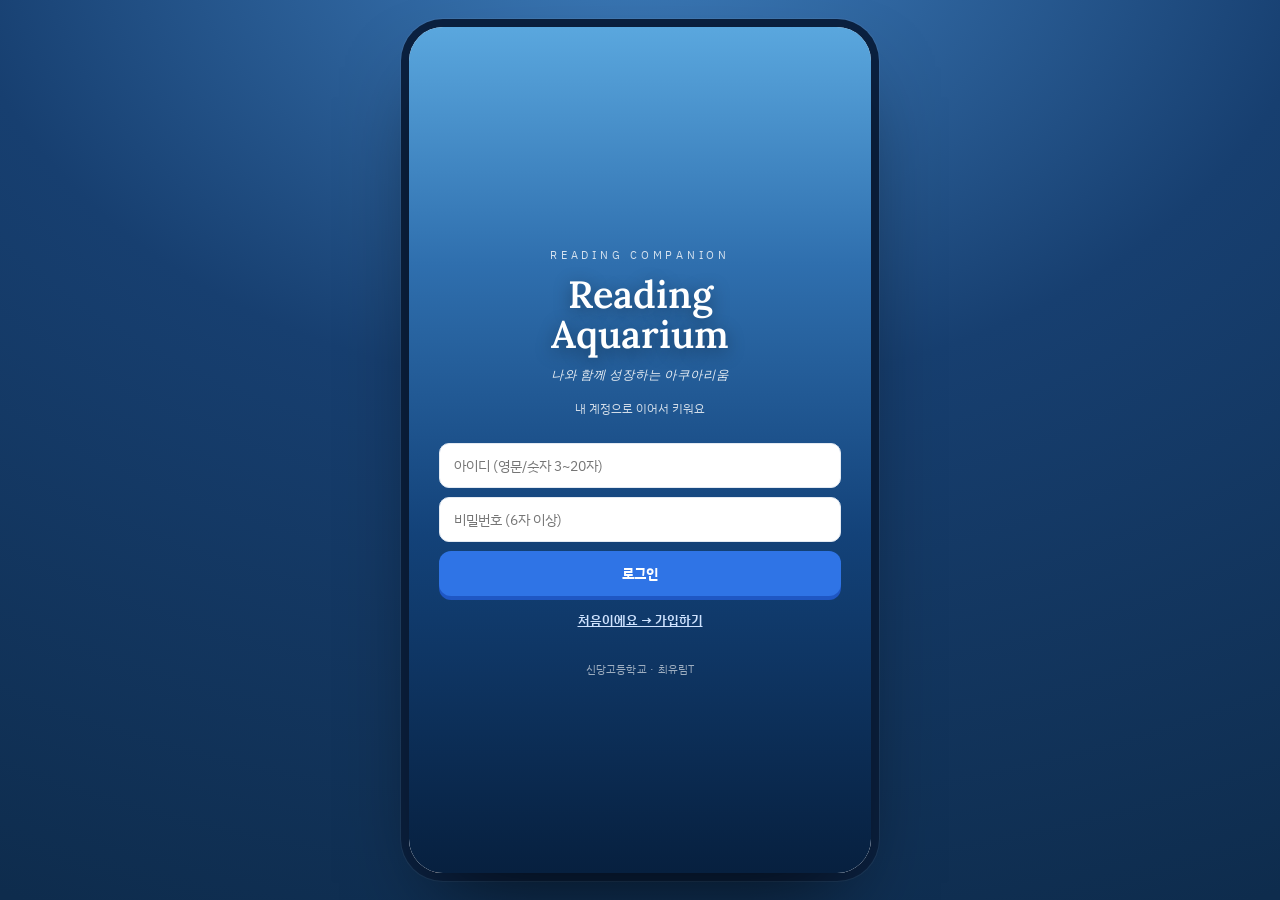
==== index.html @ edd1f96f "PPT 날짜 고르기: 좌우 스크롤 → 위아래 세로 리스트 - 핸드폰 교사 '콘텐츠 관리'의 발표할 날 고르기를 가로 칩(overflow-x) → 전체폭 세로 목록(flex-colu" ====
<!DOCTYPE html>
<html lang="ko">
<head>
<meta charset="utf-8">
<meta name="viewport" content="width=device-width, initial-scale=1">
<title>Reading Aquarium · Extensive Reading</title>
<meta name="description" content="여름방학 예습·복습 리딩 앱 — 할 일을 끝내고 알을 부화시켜 나만의 아쿠아리움을 채워요.">
<link rel="icon" href="data:image/svg+xml,<svg xmlns=%22http://www.w3.org/2000/svg%22 viewBox=%220 0 100 100%22><text y=%22.9em%22 font-size=%2290%22>🐠</text></svg>">
<link rel="preconnect" href="https://fonts.googleapis.com">
<link rel="preconnect" href="https://fonts.gstatic.com" crossorigin>
<link href="https://fonts.googleapis.com/css2?family=IBM+Plex+Sans+KR:wght@400;500;600;700&family=Lora:ital,wght@0,400;0,500;0,600;1,400&family=Press+Start+2P&display=swap" rel="stylesheet">
<link rel="stylesheet" href="css/style.css?v=v75">
</head>
<body>
<div class="stage">
  <div class="frame" id="app"></div>
</div>
<script src="js/data.js?v=v75"></script>
<script src="js/app.js?v=v75"></script>
</body>
</html>
---- css/style.css ----
*{box-sizing:border-box}
html,body{margin:0;padding:0}
body{
  font-family:'IBM Plex Sans KR',system-ui,sans-serif;
  -webkit-font-smoothing:antialiased;
  background:#0e2c4d;
}
a{color:#2f74e6}a:hover{color:#1f57c4}
button{font-family:inherit}

.stage{
  min-height:100vh;display:flex;align-items:center;justify-content:center;
  padding:26px 12px;
  background:radial-gradient(120% 120% at 50% -10%,#3f7fbf 0%,#173f70 45%,#0e2c4d 100%);
}
.frame{
  position:relative;width:min(462px,100%);height:min(920px,94vh);
  background:#eef3fa;border-radius:34px;overflow:hidden;
  box-shadow:0 40px 90px -30px rgba(0,0,0,.7),0 0 0 8px #0b2140,0 0 0 9px rgba(255,255,255,.06);
}
@media (max-width:520px){
  .stage{padding:0;min-height:100vh;min-height:100dvh;align-items:stretch}
  .frame{width:100%;height:100vh;height:100dvh;border-radius:0;box-shadow:none}
}
.scroll{position:absolute;inset:0;overflow-y:auto;overflow-x:hidden}
.scroll::-webkit-scrollbar{width:0}
.pixfont{font-family:'Press Start 2P',monospace}

/* check button (quiz) */
.btn-check{
  width:100%;border:none;color:#fff;font-size:14px;font-weight:600;
  padding:14px;border-radius:15px;background:#c3d2e6;box-shadow:none;cursor:default;
}
.btn-check.on{background:#2f74e6;box-shadow:0 5px 0 #1f57c4;cursor:pointer}

/* ---- animations ---- */
@keyframes patrol{0%{transform:translateX(0)}100%{transform:translateX(var(--sw,120px))}}
@keyframes bob{0%,100%{transform:translateY(0)}50%{transform:translateY(-6px)}}
@keyframes rise{0%{transform:translateY(0) translateX(0);opacity:0}18%{opacity:.55}100%{transform:translateY(-320px) translateX(14px);opacity:0}}
@keyframes eggwig{0%,100%{transform:rotate(-7deg)}50%{transform:rotate(7deg)}}
@keyframes pop{0%{transform:scale(.2);opacity:0}60%{transform:scale(1.12)}100%{transform:scale(1);opacity:1}}
@keyframes floaty{0%,100%{transform:translateY(0)}50%{transform:translateY(-5px)}}
@keyframes fadeup{0%{opacity:0;transform:translateY(26px)}100%{opacity:1;transform:translateY(0)}}
@keyframes pulse{0%,100%{opacity:.5;transform:translateY(0)}50%{opacity:1;transform:translateY(4px)}}
@keyframes spin{to{transform:rotate(360deg)}}
@keyframes beam{0%{opacity:0;transform:scaleY(.15)}60%{opacity:.55}100%{opacity:.82;transform:scaleY(1)}}
@keyframes glowUp{0%{opacity:.15;transform:translate(-50%,-50%) scale(.5)}100%{opacity:.85;transform:translate(-50%,-50%) scale(1.35)}}
@keyframes leak{0%,100%{opacity:.35}50%{opacity:1}}
@keyframes shake{0%,100%{transform:rotate(-6deg)}25%{transform:rotate(6deg)}50%{transform:rotate(-4deg)}75%{transform:rotate(5deg)}}
@keyframes flash{0%{opacity:0}72%{opacity:.9}100%{opacity:0}}
@keyframes diveOut{0%{opacity:1;transform:scale(1);filter:blur(0)}55%{opacity:.7}100%{opacity:0;transform:scale(1.18);filter:blur(9px)}}
@keyframes riseIn{0%{opacity:0;transform:translateY(30px) scale(.985)}100%{opacity:1;transform:translateY(0) scale(1)}}
@keyframes beam5{0%,28%{opacity:0;transform:scaleY(.1)}55%{opacity:.5}100%{opacity:.82;transform:scaleY(1)}}
@keyframes leakGrow2{0%{opacity:.08;transform:scale(.4)}70%{opacity:.55}100%{opacity:.92;transform:scale(1.3)}}
@keyframes crackSeg{0%{opacity:0}100%{opacity:1}}
@keyframes eggShake{0%,12%{transform:translateX(0) rotate(0)}26%{transform:translateX(-1px) rotate(-1deg)}40%{transform:translateX(1px) rotate(1.2deg)}54%{transform:translateX(-1.5px) rotate(-1.6deg)}64%{transform:translateX(1.5px) rotate(2deg)}72%{transform:translateX(-2px) rotate(-2.4deg)}80%{transform:translateX(2px) rotate(2.6deg)}83%{transform:translateX(0) rotate(0)}100%{transform:translateX(0) rotate(0)}}
@keyframes lidOpen{0%,83%{transform:translate(0,0) rotate(0)}100%{transform:translate(7px,-54px) rotate(15deg)}}
@keyframes fishPop{0%,82%{transform:translate(-50%,18px) scale(0);opacity:0}100%{transform:translate(-50%,-60%) scale(1);opacity:1}}
@keyframes bellRing{0%,100%{transform:rotate(0)}10%,30%,50%{transform:rotate(12deg)}20%,40%,60%{transform:rotate(-12deg)}70%{transform:rotate(0)}}
@keyframes popFlash{0%,83%{opacity:0}86%{opacity:.8}100%{opacity:0}}
@keyframes labelFade{0%,78%{opacity:.9}100%{opacity:0}}

/* ---- 교사 콘텐츠 편집기 ---- */
.ed-card{background:#fff;border:1px solid #e2e9f2;border-radius:16px;padding:14px 15px;margin-bottom:12px}
.ed-label{font-size:11px;font-weight:700;color:#7d8aa0;margin:10px 0 5px}
.ed-input{width:100%;border:1.5px solid #e2e9f2;background:#fff;border-radius:10px;padding:9px 11px;font-family:inherit;font-size:13px;color:#14243f;outline:none;box-sizing:border-box}
.ed-input:focus{border-color:#2f74e6}
textarea.ed-input{resize:vertical;min-height:64px;line-height:1.6}
.ed-btn{border:none;border-radius:12px;padding:11px 16px;font-size:13px;font-weight:700;cursor:pointer;font-family:inherit}
.ed-btn.primary{background:#2f74e6;color:#fff;box-shadow:0 4px 0 #1f57c4}
.ed-btn.dark{background:#14243f;color:#fff;box-shadow:0 4px 0 #0a1526}
.ed-btn.ghost{background:#eef2f8;color:#4a5a72}
.ed-btn.danger{background:#fbe4e2;color:#b23a32}
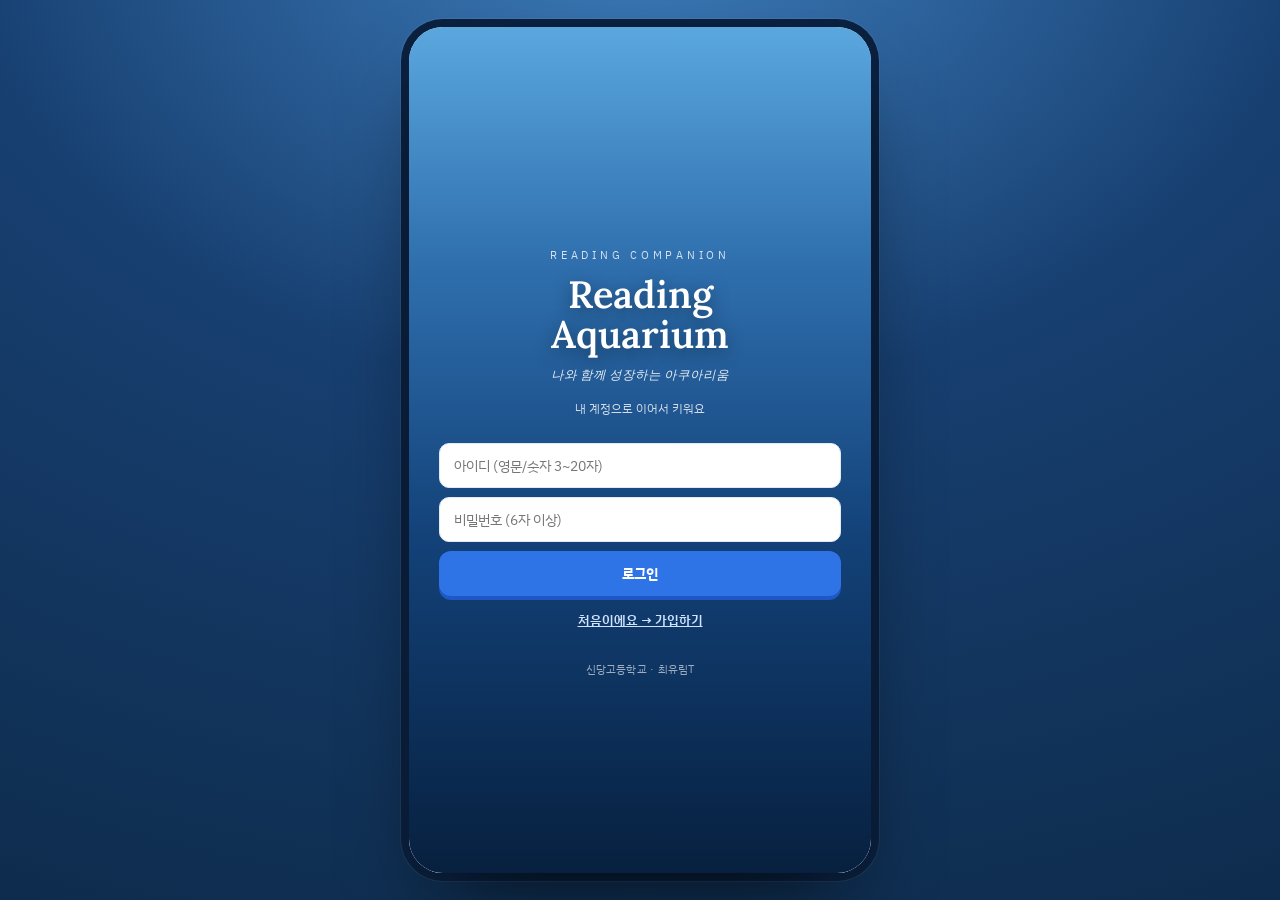
==== commit dbbe0f51: "입장 시 이름 고르는 칸을 고정 목록으로: 최유림T · 이준형T · 이솔다은T - 학생 로스터와 분리된 ENTRY_NAMES/pickerNames() 도입 - 이름 선택 화면(pr" ====
--- a/index.html
+++ b/index.html
@@ -9,13 +9,13 @@
 <link rel="preconnect" href="https://fonts.googleapis.com">
 <link rel="preconnect" href="https://fonts.gstatic.com" crossorigin>
 <link href="https://fonts.googleapis.com/css2?family=IBM+Plex+Sans+KR:wght@400;500;600;700&family=Lora:ital,wght@0,400;0,500;0,600;1,400&family=Press+Start+2P&display=swap" rel="stylesheet">
-<link rel="stylesheet" href="css/style.css?v=v75">
+<link rel="stylesheet" href="css/style.css?v=v80">
 </head>
 <body>
 <div class="stage">
   <div class="frame" id="app"></div>
 </div>
-<script src="js/data.js?v=v75"></script>
-<script src="js/app.js?v=v75"></script>
+<script src="js/data.js?v=v80"></script>
+<script src="js/app.js?v=v80"></script>
 </body>
 </html>
